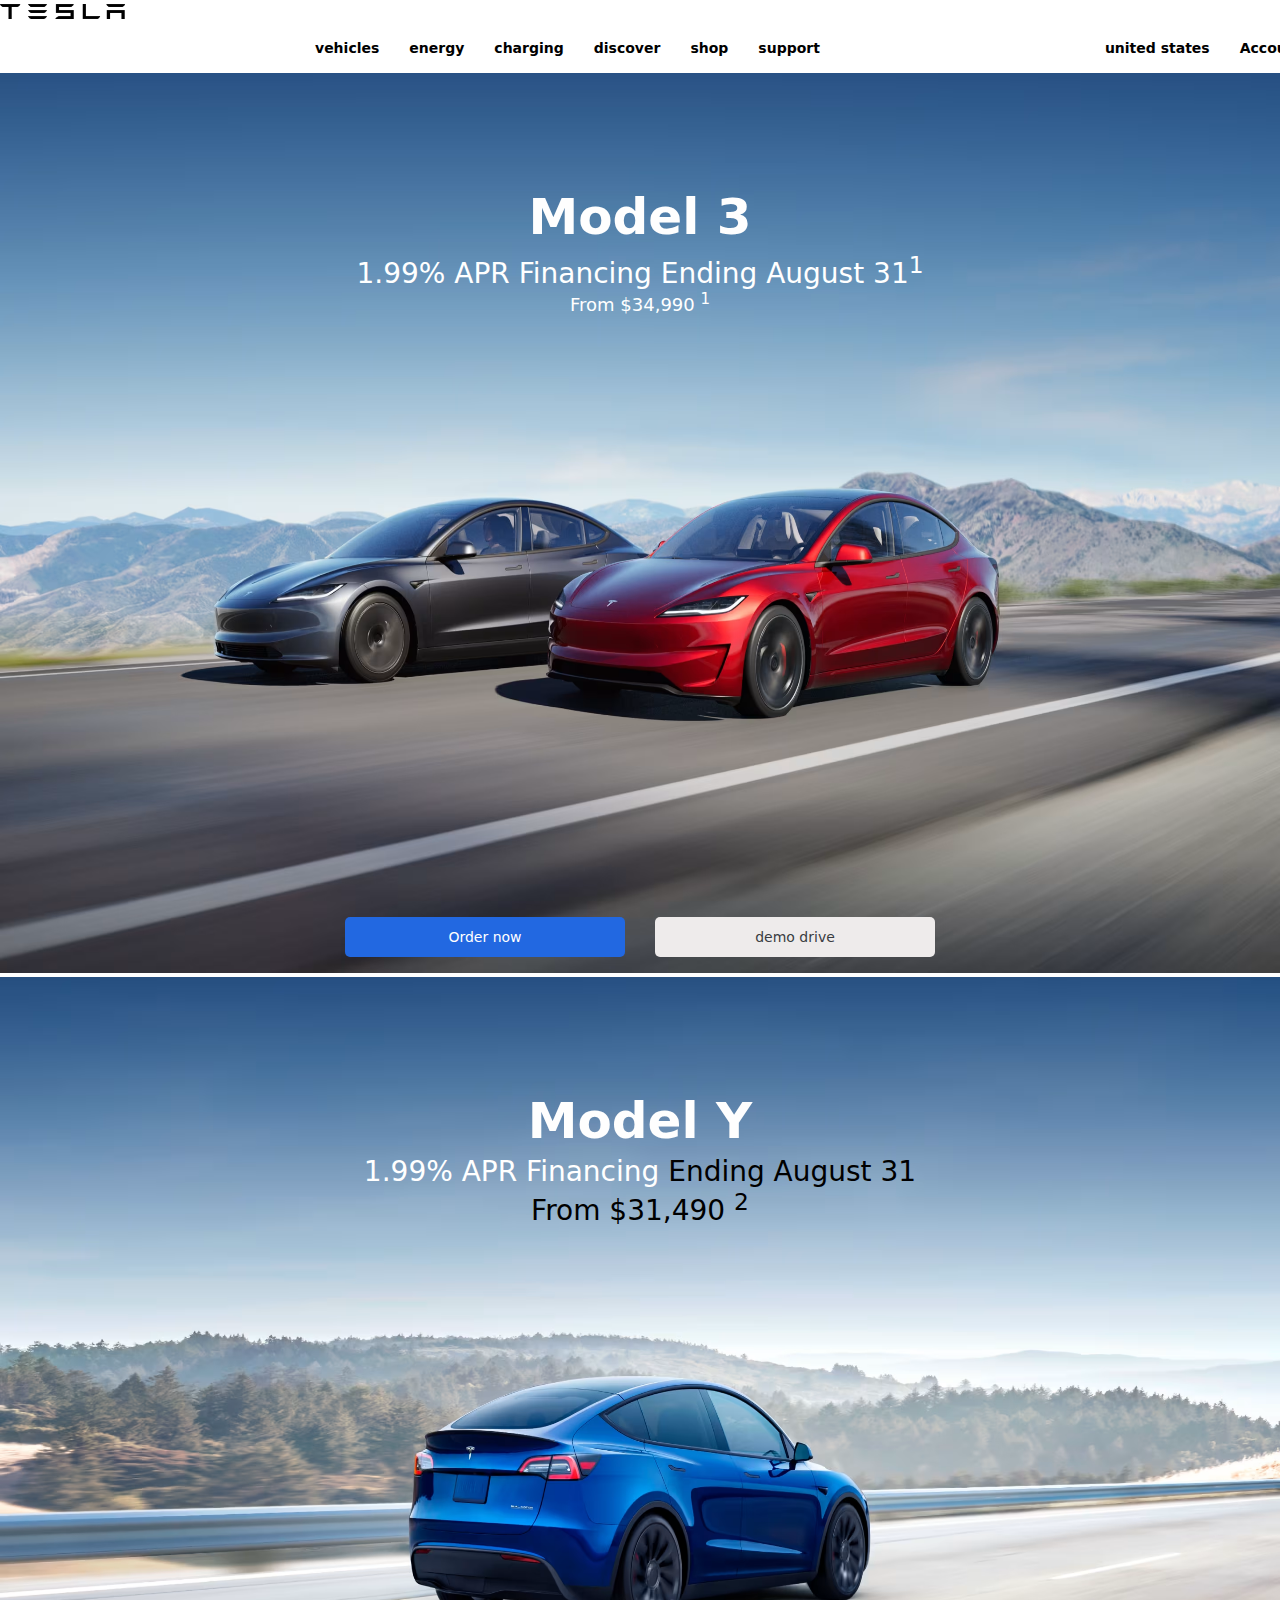
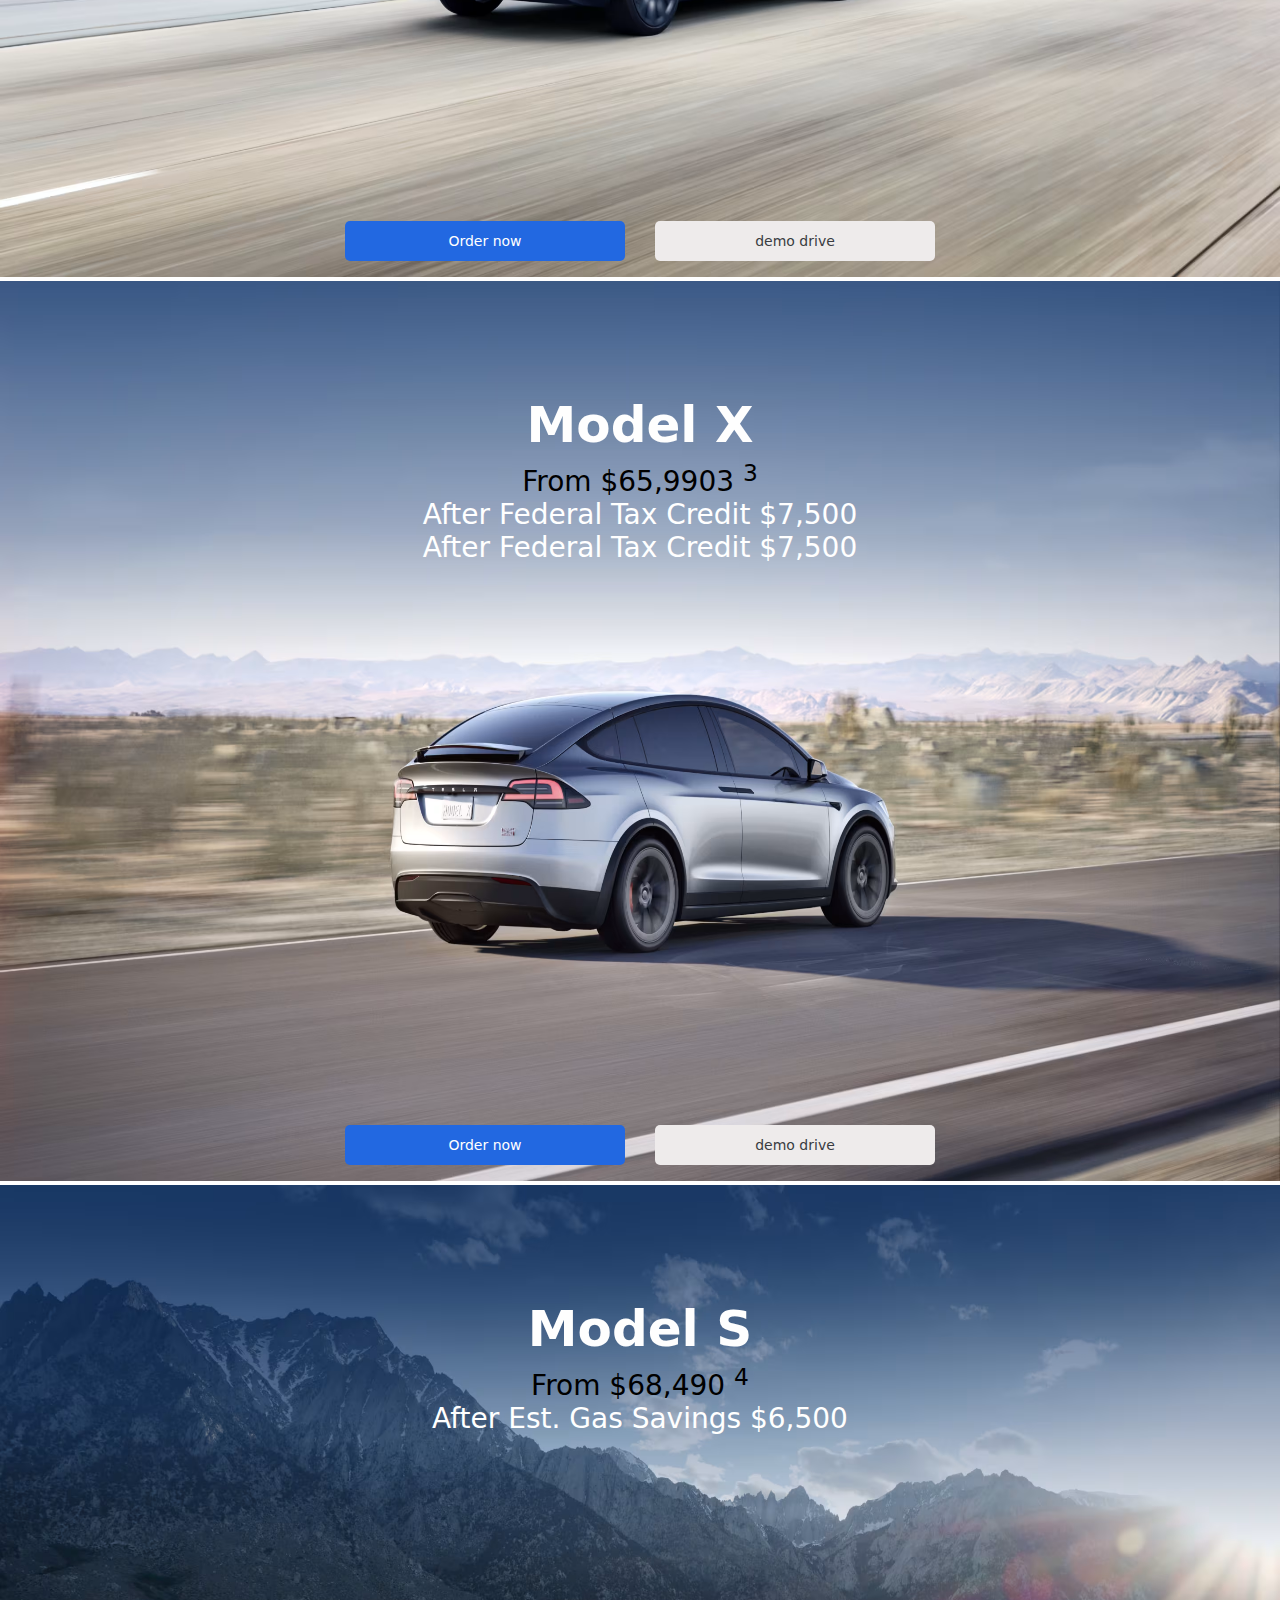
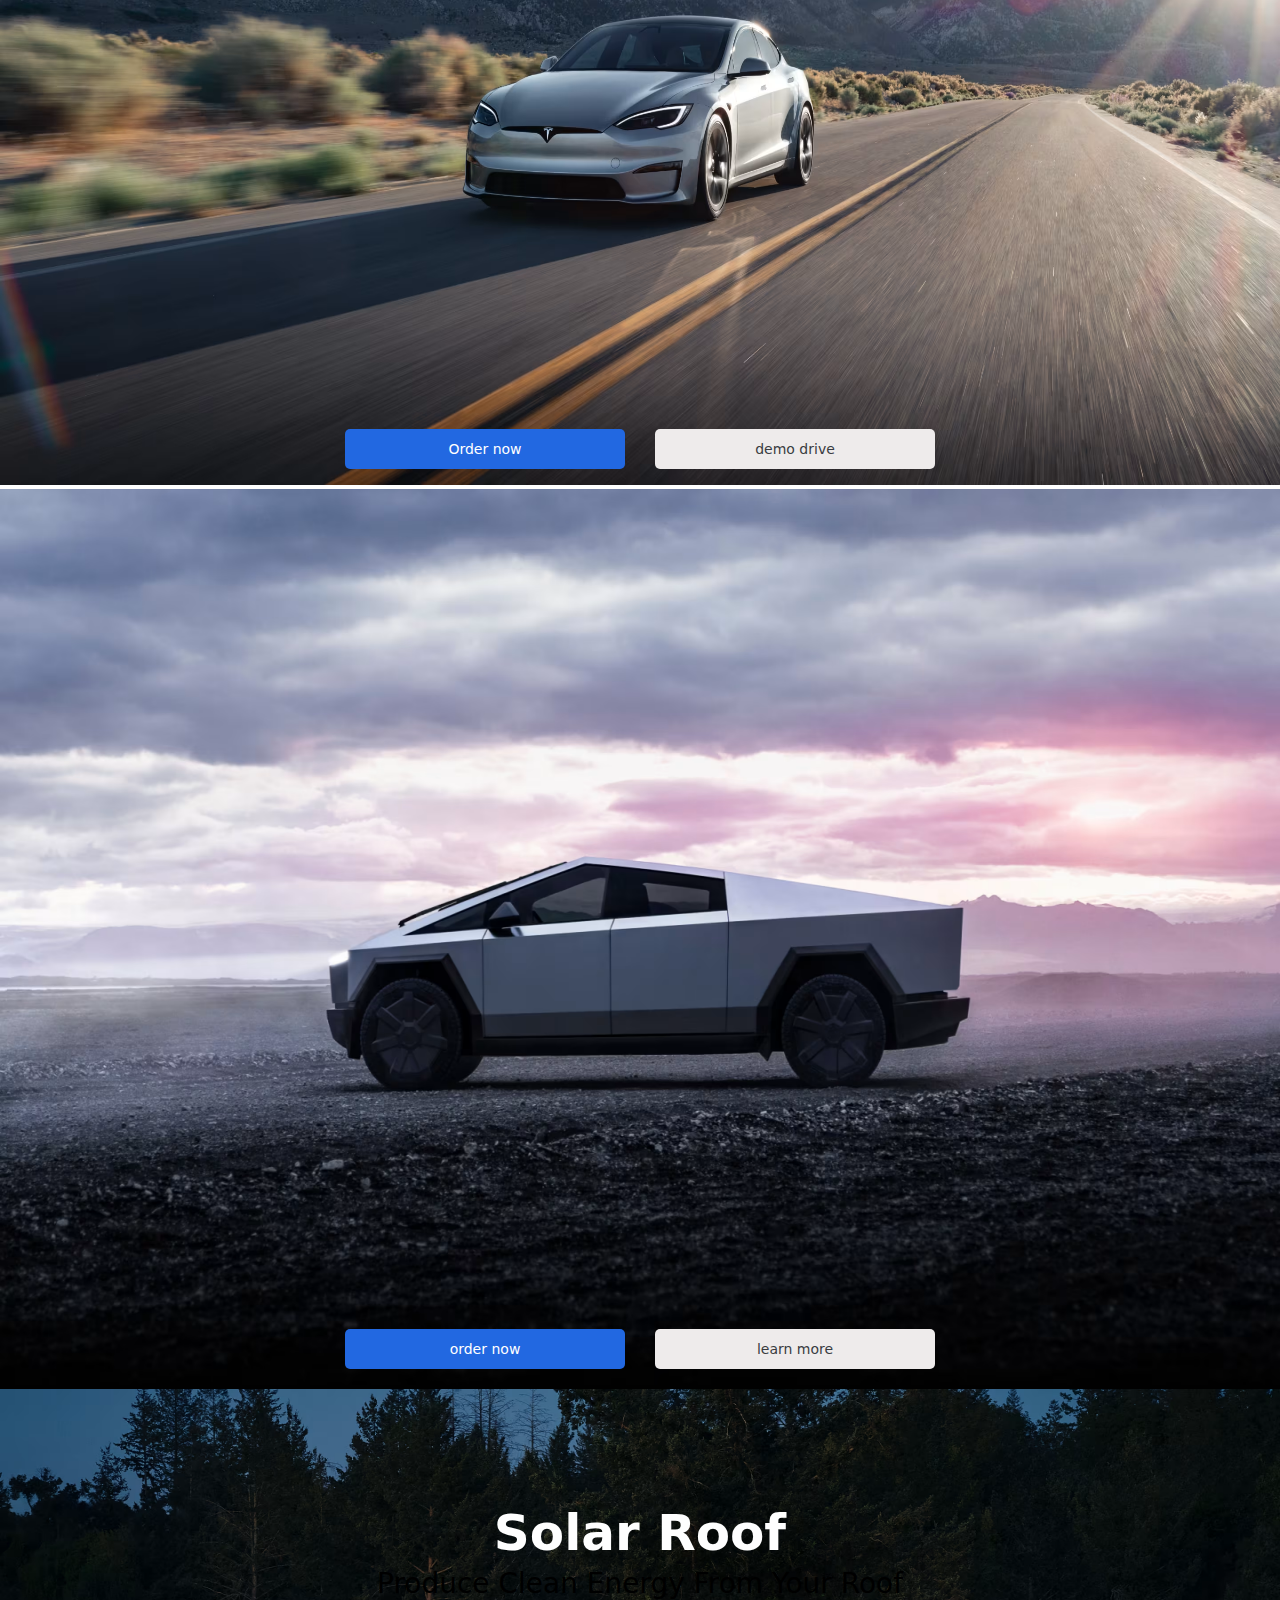
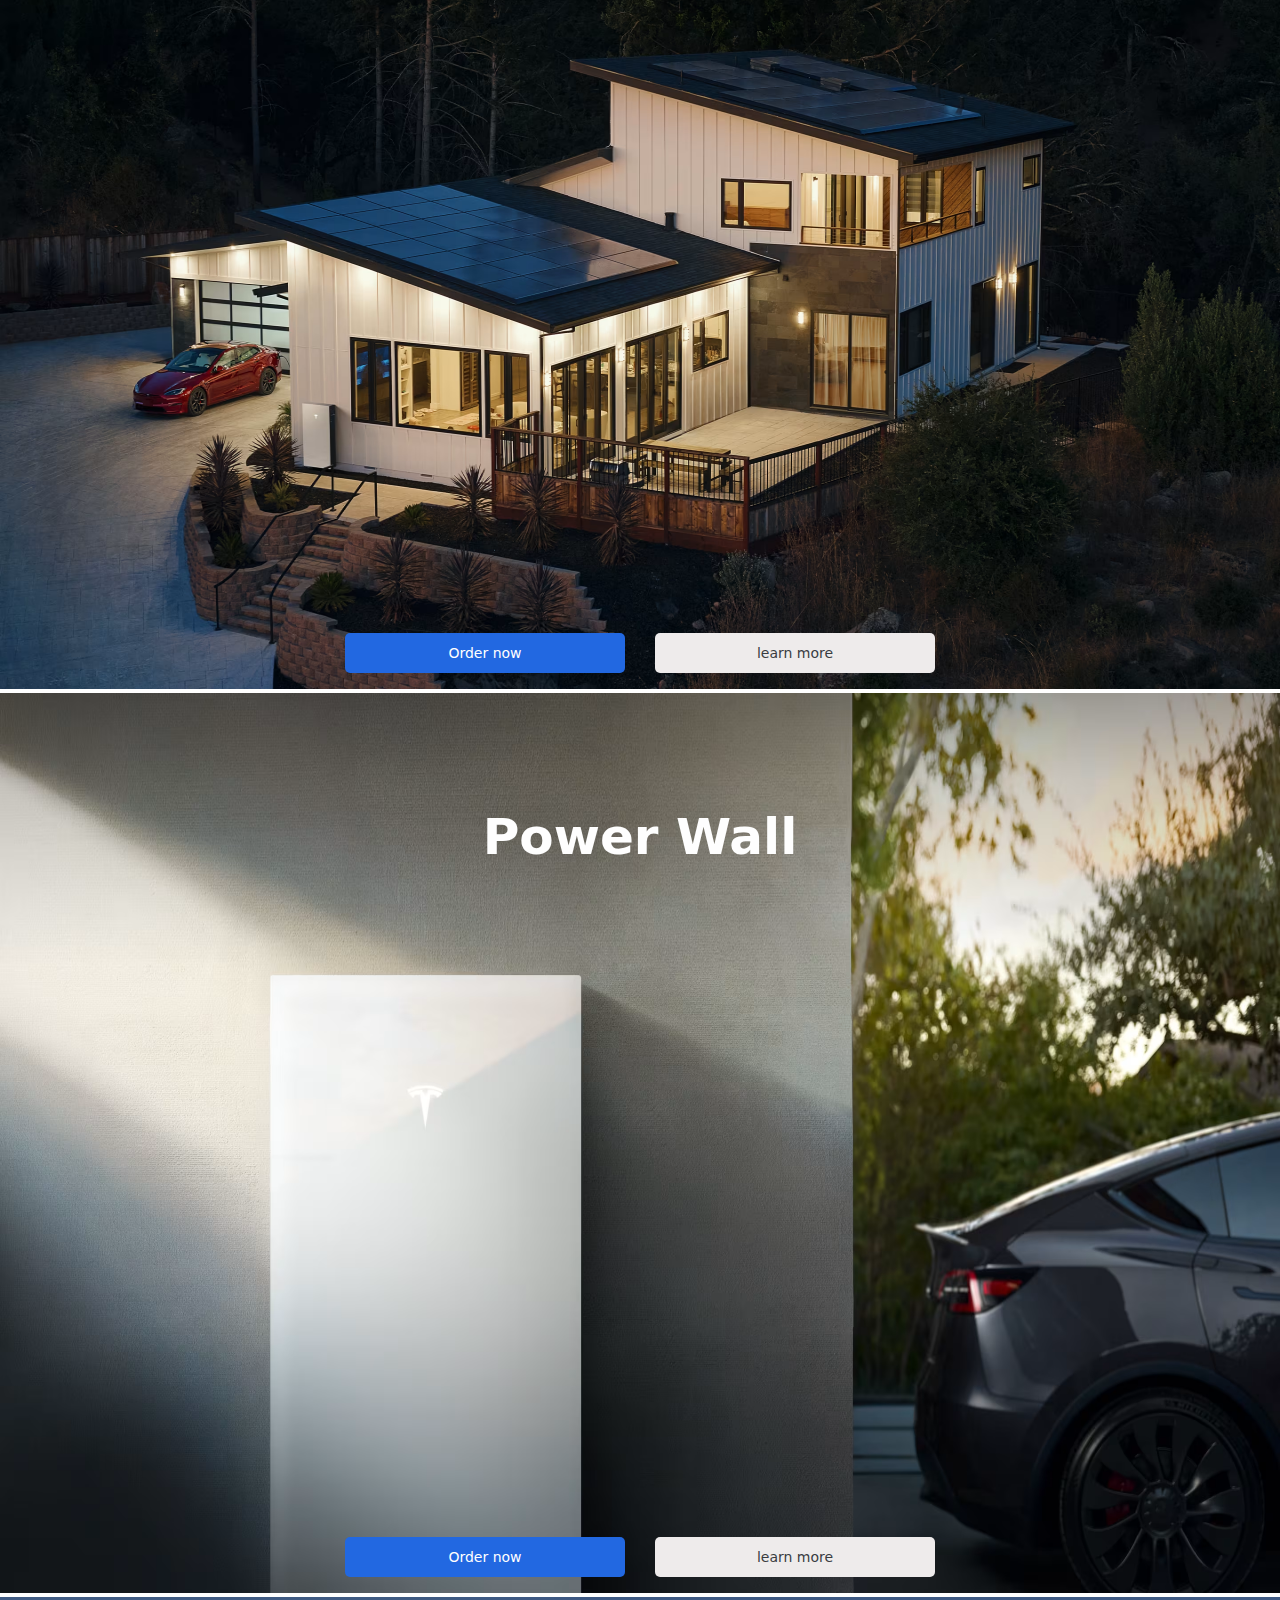
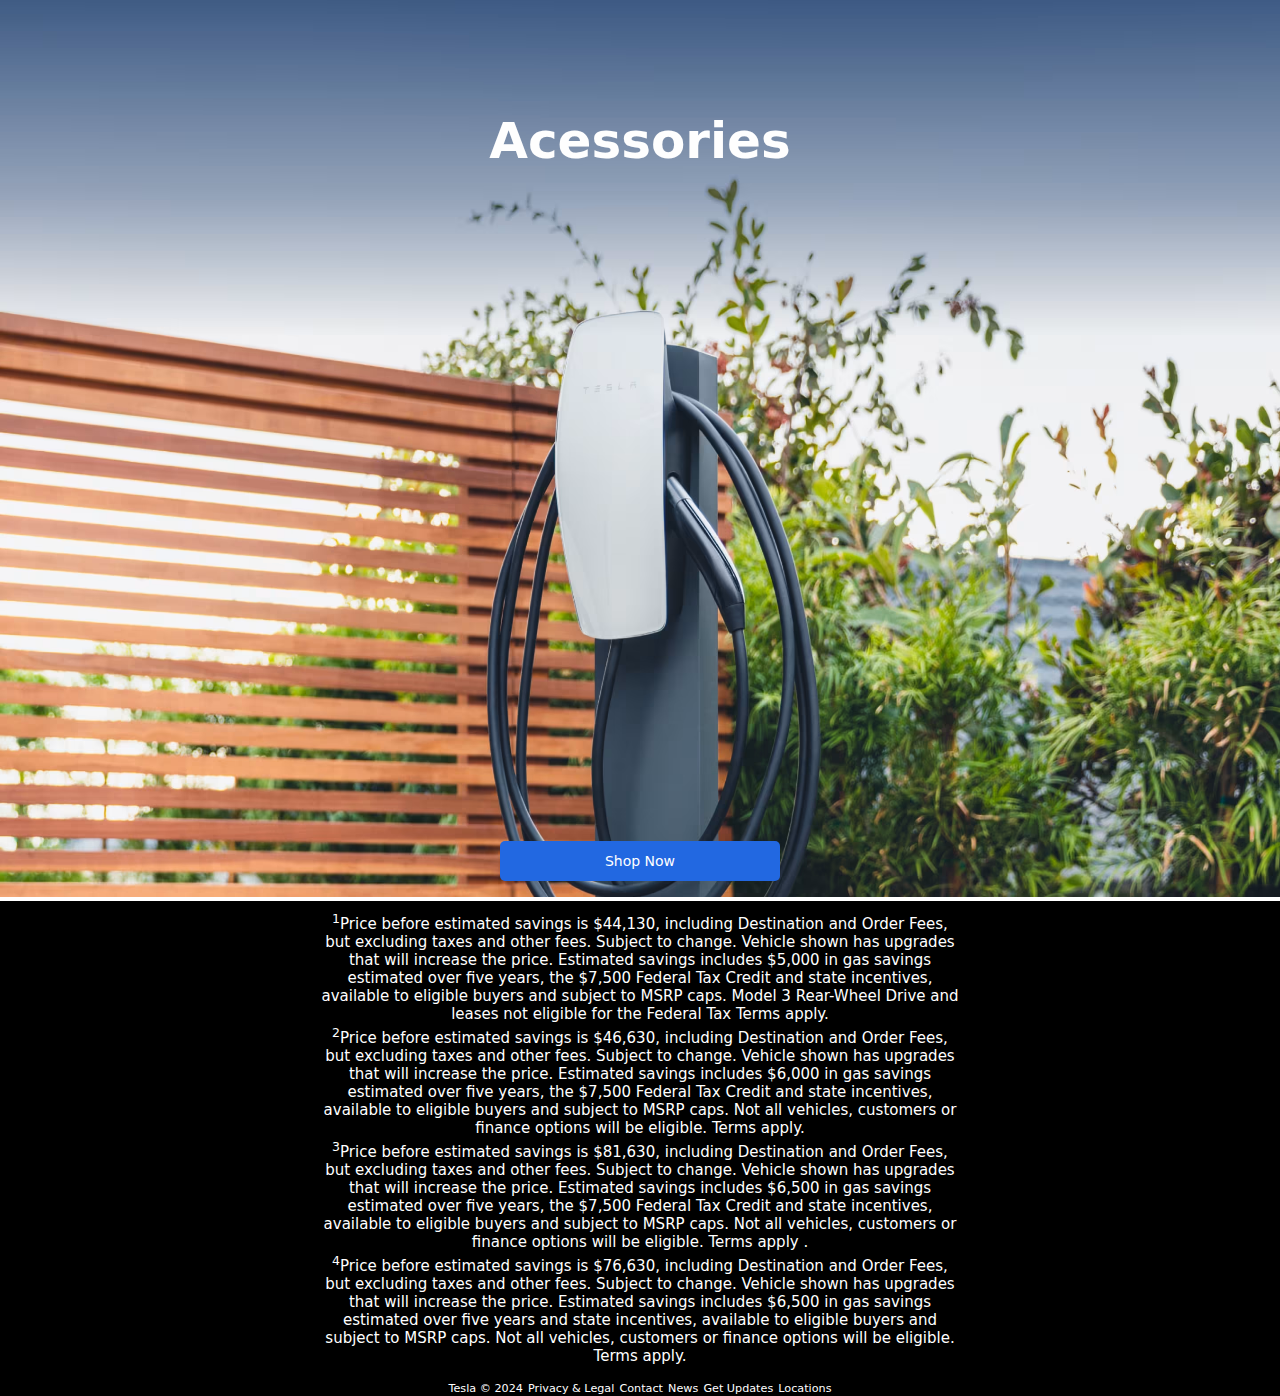
==== index1.html @ bd9bbd47 "intial commit" ====
<!DOCTYPE html>
<html lang="en">
<head>
    <meta charset="UTF-8">
    <link rel="stylesheet" href="https://cdnjs.cloudflare.com/ajax/libs/font-awesome/6.6.0/css/all.min.css" integrity="sha512-Kc323vGBEqzTmouAECnVceyQqyqdsSiqLQISBL29aUW4U/M7pSPA/gEUZQqv1cwx4OnYxTxve5UMg5GT6L4JJg==" crossorigin="anonymous" referrerpolicy="no-referrer" />
    <link rel="stylesheet" href="style.css">
    <link rel="icon" href="https://upload.wikimedia.org/wikipedia/commons/thumb/b/bb/Tesla_T_symbol.svg/800px-Tesla_T_symbol.svg.png">
    <link href="https://fonts.googleapis.com/css2?family=Orbitron:wght@400;700&display=swap" rel="stylesheet">
    <meta name="viewport" content="width=device-width, initial-scale=1.0">
    <title>TESLA</title>
</head>
<body>
    <header id="navbar">
        <div>
            <img src="./images/logo.png" alt="Tesla Logo">
        </div>
        <nav class="mdl">
            <a href="#">vehicles</a>
            <a href="#">energy</a>
            <a href="#">charging</a>
            <a href="#">discover</a>
            <a href="#">shop</a>
            <a href="#">support</a>
            <a href="#">united states</a>
            <a href="#">Account</a>
            <a id="menu" href="#">Menu</a>
           
        </nav>
    </header>


    <div class="main">
        <div class="main-1">
            <div class="model1">
                <div class="main-2">
                    <div class="head head-1">
                        <h1>Model 3</h1>
                        <span> <a href="#">1.99% APR Financing Ending August 31<sup>1</sup></a></span>
                        <p class="a2">From $34,990 <sup>1</sup></p>
                    </div>
                    <img src="./images/Homepage-Model-3-Desktop-US (1).avif" alt="">
                    <div class="login login-1">
                        <div class="btn">
                            <div id="order">
                                <span>Order now</span>
                            </div>
                            <div id="invn">
                                <span>demo drive</span>
                            </div>
                        </div>
                        <div class="blank"></div>
                        <div class="aroow"></div>
                    </div>
                </div>    
            </div>
            <div class="model2">
                <div class="main-2">
                    <div class="head head-2">
                        <h1>Model Y</h1>
                        <span><a href="#">1.99% APR Financing </a>Ending August 31</span>
                        <span>From $31,490 <sup>2</sup></span>
                    </div>
                    <img src="./images/Homepage-Model-Y-Desktop-US-v2.avif" alt="">
                    <div class="login login-2">
                        <div class="btn">
                            <div id="order">
                                <span>Order now</span>
                            </div>
                            <div id="invn">
                                <span>demo drive</span>
                            </div>
                        </div>
                        <div class="blank"></div>
                        <div class="aroow"></div>
                    </div>
                </div>
            </div>
            <div class="model3">
                <div class="main-2">
                    <div class="head head-2">
                        <h1>Model X</h1>
                        <span>From $65,9903 <sup>3</sup></span>
                        <span><a href="#">After Federal Tax Credit $7,500 <br>After Federal Tax Credit $7,500 </a></span>
                        
                    </div>
                    <img src="./images/Homepage-Model-X-Desktop-US.avif" alt="">
                    <div class="login login-2">
                        <div class="btn">
                            <div id="order">
                                <span>Order now</span>
                            </div>
                            <div id="invn">
                                <span>demo drive</span>
                            </div>
                        </div>
                        <div class="blank"></div>
                        <div class="aroow"></div>
                    </div>
                </div>
            </div>
            <div class="model4">
                <div class="main-2">
                    <div class="head head-2">
                        <h1>Model S</h1>
                        <span>From $68,490 <sup>4</sup></span>
                        <span><a href="#">After Est. Gas Savings $6,500 </a></span>
                        
                    </div>
                    <img src="./images/Homepage-Model-S-Desktop-US.avif" alt="">
                    <div class="login login-2">
                        <div class="btn">
                            <div id="order">
                                <span>Order now</span>
                            </div>
                            <div id="invn">
                                <span>demo drive</span>
                            </div>
                        </div>
                        <div class="blank"></div>
                        <div class="aroow"></div>
                    </div>
                </div>
            </div>
            <div class="model5">
                <div class="main-2">
                    <div class="image-container">
                        <img src="./images/Homepage-Cybertruck-Desktop.avif" alt="" class="background-image">
                       
                    </div>
                    <div class="login login-2">
                        <div class="btn">
                            <div id="order">
                                <span>order now</span>
                            </div>
                            <div id="invn">
                                <span>learn more</span>
                            </div>
                        </div>
                        <div class="blank"></div>
                        <div class="aroow"></div>
                    </div>
                </div>
            </div>
            <div class="model6">
                <div class="main-2">
                    <div class="head head-5">
                        <h1>Solar Roof</h1>
                        <span>Produce Clean Energy From Your Roof</span>
                    </div>
                    <img src="./images/Homepage-SolarPanels-01-Desktop.avif" alt="">
                    <div class="login login-5">
                        <div class="btn">
                            <div id="order">
                                <span>Order now</span>
                            </div>
                            <div id="invn">
                                <span>learn more</span>
                            </div>
                        </div>
                        <div class="blank"></div>
                        <div class="aroow"></div>
                    </div>
                </div>
            </div>
            <div class="model7">
                <div class="main-2">
                    <div class="head head-6">
                        <h1>Power Wall</h1>
                    </div>
                    <img src="./images/Homepage-Powerwall-Desktop-US (1).avif" width="100%" alt="">
                    <div class="login login-6">
                        <div class="btn">
                            <div id="order">
                                <span>Order now</span>
                            </div>
                            <div id="invn">
                                <span>learn more</span>
                            </div>
                        </div>
                        <div class="blank"></div>
                        <div class="aroow"></div>
                    </div>
                </div>
            </div>
            <div class="model8">
                <div class="main-2">
                    <div class="head head-6">
                        <h1>Acessories</h1>
                    </div>
                    <img src="./images/Homepage-Accessories-Desktop-US.avif" width="100%" alt="">
                    <div class="login login-6">
                        <div class="btn">
                            <div id="order">
                                <span>Shop Now</span>
                            </div>
                        </div>
                        <div class="blank"></div>
                        <div class="aroow"></div>
                    </div>
                </div>
            </div>
        </div>
        <footer>
            <div class="foot-panel2">
                <P><sup>1</sup>Price before estimated savings is $44,130, including Destination and Order Fees, but excluding taxes and other fees. Subject to change. Vehicle shown has upgrades that will increase the price. Estimated savings includes $5,000 in <a href="#">gas savings</a> estimated over five years, the $7,500 Federal Tax Credit and state incentives, available to eligible buyers and subject to MSRP caps. Model 3 Rear-Wheel Drive and leases not eligible for the Federal Tax <a href="#">Terms apply.</a></P>
                <p><sup>2</sup>Price before estimated savings is $46,630, including Destination and Order Fees, but excluding taxes and other fees. Subject to change. Vehicle shown has upgrades that will increase the price. Estimated savings includes $6,000 in <a href="#">gas savings</a> estimated over five years, the $7,500 Federal Tax Credit and state incentives, available to eligible buyers and subject to MSRP caps. Not all vehicles, customers or finance options will be eligible. <a href="#">Terms apply.</a></p>
                <p><sup>3</sup>Price before estimated savings is $81,630, including Destination and Order Fees, but excluding taxes and other fees. Subject to change. Vehicle shown has upgrades that will increase the price. Estimated savings includes $6,500 in <a href="#">gas savings</a> estimated over five years, the $7,500 Federal Tax Credit and state incentives, available to eligible buyers and subject to MSRP caps. Not all vehicles, customers or finance options will be eligible. <a href="#">Terms apply</a> .</p>
                <p><sup>4</sup>Price before estimated savings is $76,630, including Destination and Order Fees, but excluding taxes and other fees. Subject to change. Vehicle shown has upgrades that will increase the price. Estimated savings includes $6,500 in <a href="#">gas savings</a>  estimated over five years and state incentives, available to eligible buyers and subject to MSRP caps. Not all vehicles, customers or finance options will be eligible. <a href="#">Terms apply</a>.</p>
            </div>
    
            <div class="foot-panel4">
                <div class="pages">
                    <a href="#">Tesla © 2024</a>
                    <a href="#"> Privacy & Legal</a>
                    <a href="#">Contact</a>
                    <a href="#">News</a>
                    <a href="#">Get Updates</a>
                    <a href="#">Locations</a>
                </div>
            </div>
        </div>
        </footer>
    

</body>
</html>
---- style.css ----
*{
    list-style: none;
    text-decoration: none;
    padding: 0;
    margin: 0; 
    font-family: system-ui, -apple-system, BlinkMacSystemFont, 'Segoe UI', Roboto, Oxygen, Ubuntu, Cantarell, 'Open Sans', 'Helvetica Neue', sans-serif;
}

body{
    width: 100vw;
    height: auto;
}



.header {
    width: 1488px;
    background-color: transparent ;
    z-index: 1000;
    height: 50px;
    display: flex;
    align-items: center;
    padding: 0 20px;
    box-shadow: 0 2px 4px rgba(0, 0, 0, 0.1);
    overflow-x: hidden;
}

header div img{
    width: 125px;
    height: 15px;
    cursor: pointer;
    margin-top: 4px;
    color: #000000;
}   

header a{
    line-height: 30px;
    padding: 0 15px;
    white-space: nowrap;
    text-align: center;
    display: inline-block;
    text-decoration: none;
    font-size: 14px;
    font-weight: 500;
    border-radius: 10px;
    cursor: pointer;
    font-weight: 600;
    color:#000000;
}

.mdl{
    margin-left: 300px;
    position: relative;
    font-size: 15px;
    font-weight: 600;
    height: 50px;
    display: flex;
    align-items: center;
    z-index: 5;
}

.mdl a:nth-child(6){
    padding-right:270px;
}

.hover{
    background-color: rgba(128,128,128,0.15);
    position: absolute;
    z-index: -1;
    opacity: 0;
    transition: all 0.7s;
    border-radius: 5px;
    height: 30px;
    display: inline-block;
}

.mdl a:nth-child(1):hover~.hover{
    opacity: 1;
    left: 0;
    width: 80px;
}

.mdl a:nth-child(2):hover~.hover{
    opacity: 1;
    left: 86px;
    width: 75px;
}

.mdl a:nth-child(3):hover~.hover{
    opacity: 1;
    left: 165px;
    width: 80px;
}

.mdl a:nth-child(4):hover~.hover{
    opacity: 1;
    left: 250px;
    width: 80px;
}

.mdl a:nth-child(5):hover~.hover{
    opacity: 1;
    left: 340px;
    width: 80px;
}

.mdl a:nth-child(6):hover~.hover{
    opacity: 1;
    left: 440px;
    width: 93px;
}

.mdl a:nth-child(7):hover~.hover{
    opacity: 1;
    left: 805px;
    width: 45px;
}

.mdl a:nth-child(8):hover~.hover{
    opacity: 1;
    left: 865px;
    width: 65px;
}

.mdl a:nth-child(9):hover~.hover{
    opacity: 1;
    left: 950px;
    width: 50px;
}

/***Hidden Side***/

.blur{
    position: absolute;
    width: 100%;
    display: none;
    height: 100vh;
    z-index: 99;
    transition: all 1s;
    backdrop-filter: blur(4px);
    background-color: #393c416e;
}

.blur.active{
    display: block;
}

.hdn-side{
    position: absolute;
    right: 0;
    width: 310px;
    opacity: 0;
    transform: translateX(320px);
    transition: all 1.2s;
    z-index: 100;
    height: 100%;
    overflow: scroll;
    background-color: white;
}

.hdn-side.active{
    transform: translateX(0);
    opacity: 1;
}

#mark{
    display: flex;
    justify-content: end;
    padding: 30px;
    background-color: white;
    position: sticky;
    z-index: 100;
    right: 0;
}

#mark .fa-xmark{
    font-size: 25px;
    padding: 8px 10px;
    transition: all 0.5s;
    cursor: pointer;
}

#mark .fa-xmark:hover{
    background-color: rgb(233,233,233);
    border-radius: 5px;
}

.hdn-cont{
    padding: 5px 30px;
    height: 100%;
}

.hdn-cont li{
    padding: 10px 15px;
    font-size: 15px;
    transition: all 0.5s;
    cursor: pointer;
    margin-bottom: 5px;
}

.hdn-cont li:hover{
    background-color: rgb(233,233,233);
    border-radius: 15px;
}

.container{
    width: 100%;
}


/***Main***/

main {
    width: 100;
    height: auto;
}

.main-1{
    display: flex;
    flex: none;
    width: 100%;
    flex-flow: column nowrap;
    scroll-snap-align: start;
}

.main-1 div img {
    width: 100%;
    height: 100vh;
    background-size: contain;
}

.main-1>div{
    text-align: center;
    flex: none;
    width: 100%;
    height: 100%;
}

.main-2{
    position: relative;
}
.image-container {
    position: relative;
    width: 100%; /* Adjust as needed */
    height: 100vh; /* Adjust as needed */
  }
  .background-image {
    width: 100%;
    height: 100vh;
    object-fit: fill;
    display: block;
  }
  .overlay-image {
    position: absolute;
    display: inline;
    margin-left: 450px;
    margin-top: -200px;
    top: 0;
    left: 0;
    max-width: 600px;

  }

.head{
    position: absolute;
    display: flex;
    flex-direction: column;
    justify-content: center;
    width: 100%;
    top: 115px;
    align-items: center;
    overflow-y: hidden;

}
h1{
    color: white;

}
.head h1{
    font-size: 50px;
    font-weight: bolder;
    color:rgb(254, 254, 254);
    padding-bottom: 5px;
}
.head span a{
    color: white;
    text-underline-position: auto;
}
.head span{
    text-decoration:white ;
    font-size: 28px;
}
 
p{
    padding: 0px;
    margin-top: 0px;
    margin-bottom: 2px;
    font-size: 18px;
    color: white;
}




.login{
    position: absolute;
    bottom: 0;
    display: flex;
    flex-direction: column;
    width: 100%;
    justify-content: center;
}

.login div{
    display: flex;
    justify-content: center;
}

.btn div{
    align-items: center;
    margin-right: 15px;
    margin-left: 15px;
    width: 280px;
    height: 40px;
    cursor: pointer;
    border-radius: 5px ;
}


#order{
    background-color: #2268e1;
    color: white;
}

#invn{
    background-color: #eeebeb;
    color: #393c41; 
}

#invn,#order{
    font-size: 14px;
    font-weight: 500;
}

.blank{
    height: 10px;
}

.login {
    height: 70px;
    font-size: 25px;
    color: rgb(75,75,75);
}



.head{
    opacity: 1;
}
.head-1{
    opacity: 1;
    transition: all 1.5s;
}




.active{
    opacity: 1;
}

.hide{
    opacity: 0;
}

/** footer **/

footer{
    background-color: #000000;
    text-align: center;
    color: white;
}
.foot-panel2{
    margin-top: 5px;
    text-align: center; 
    font-size: 12px;
    margin: auto;
    width: 50%;
    padding: 10px;
}
.foot-panel2 a{
    color: white;
}
.foot-panel2 p{
    font-size: 15px;
}
.pages a {
    text-decoration: none;
    color: white;
    font-size: 0.7rem;
}

.pages a:hover {
    text-decoration: underline;
}

.copyright {
    margin-top: 5px;
    font-size: 0.8rem;
}
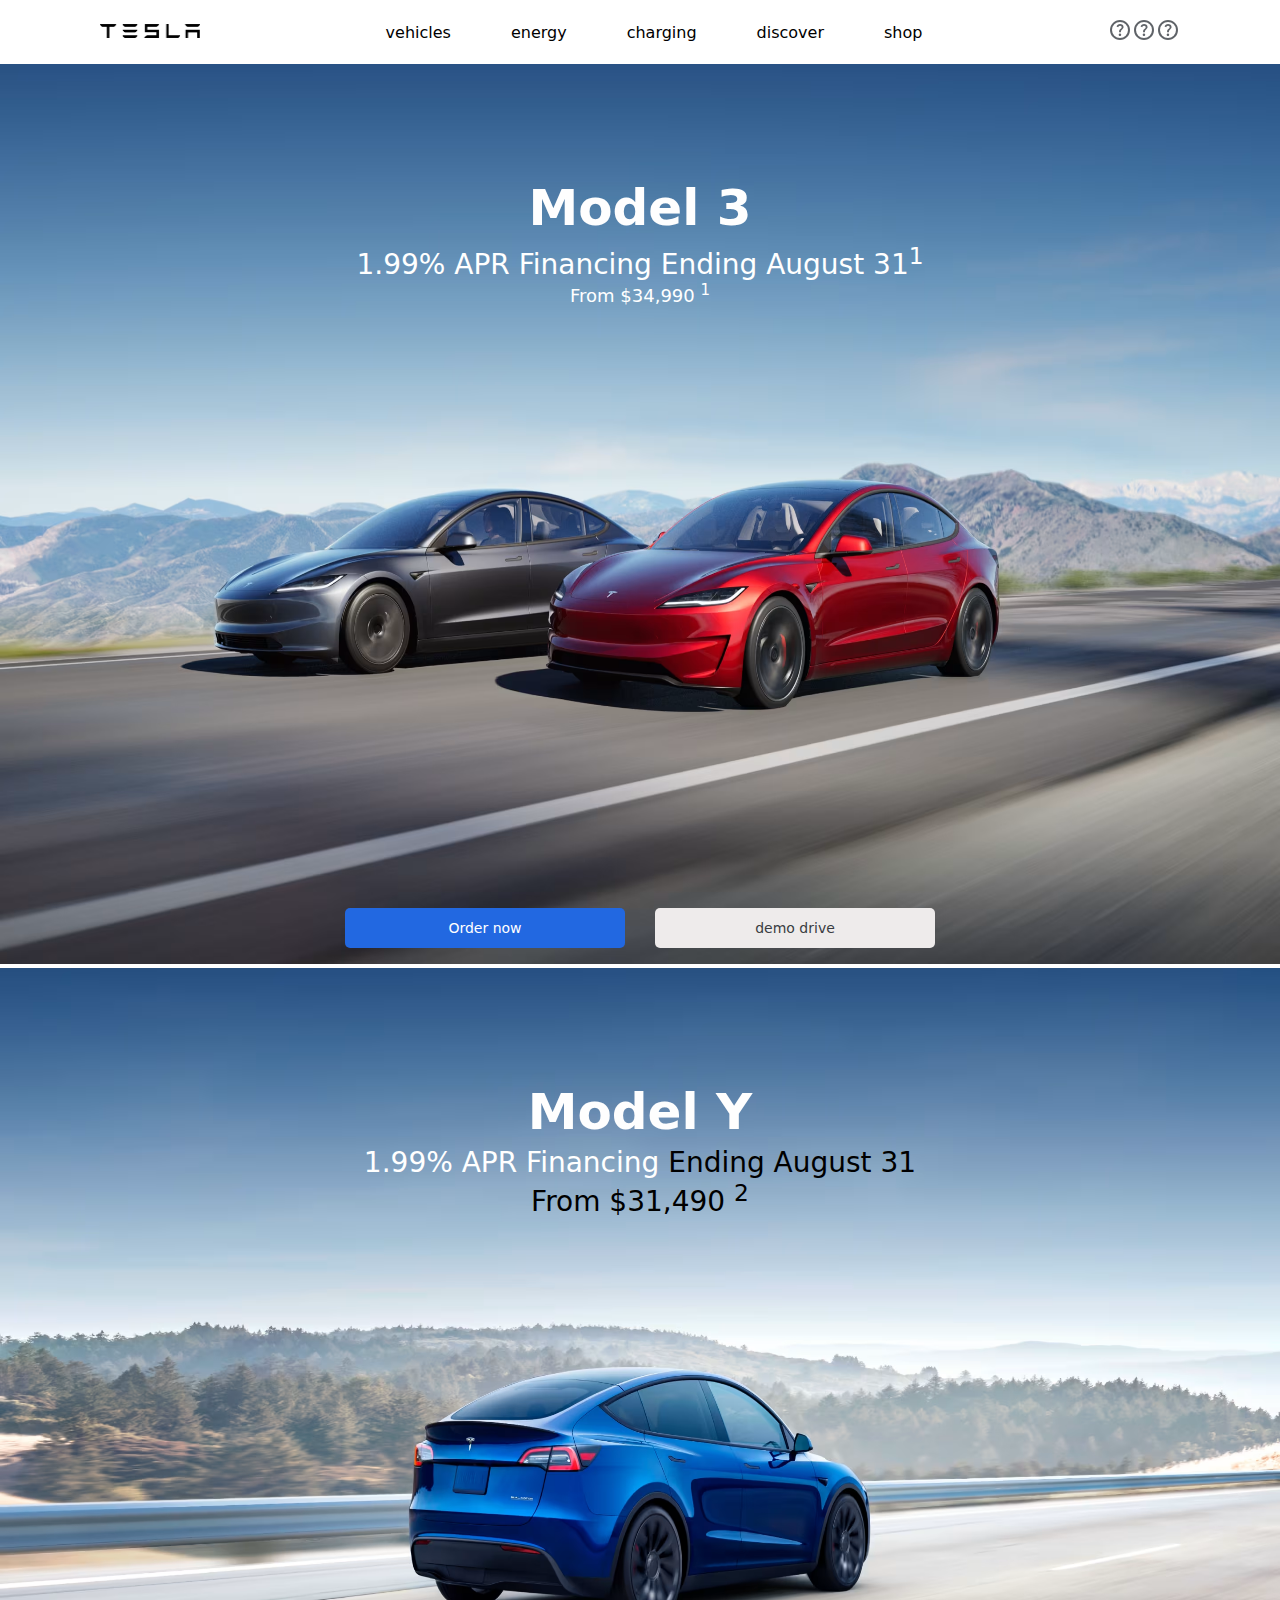
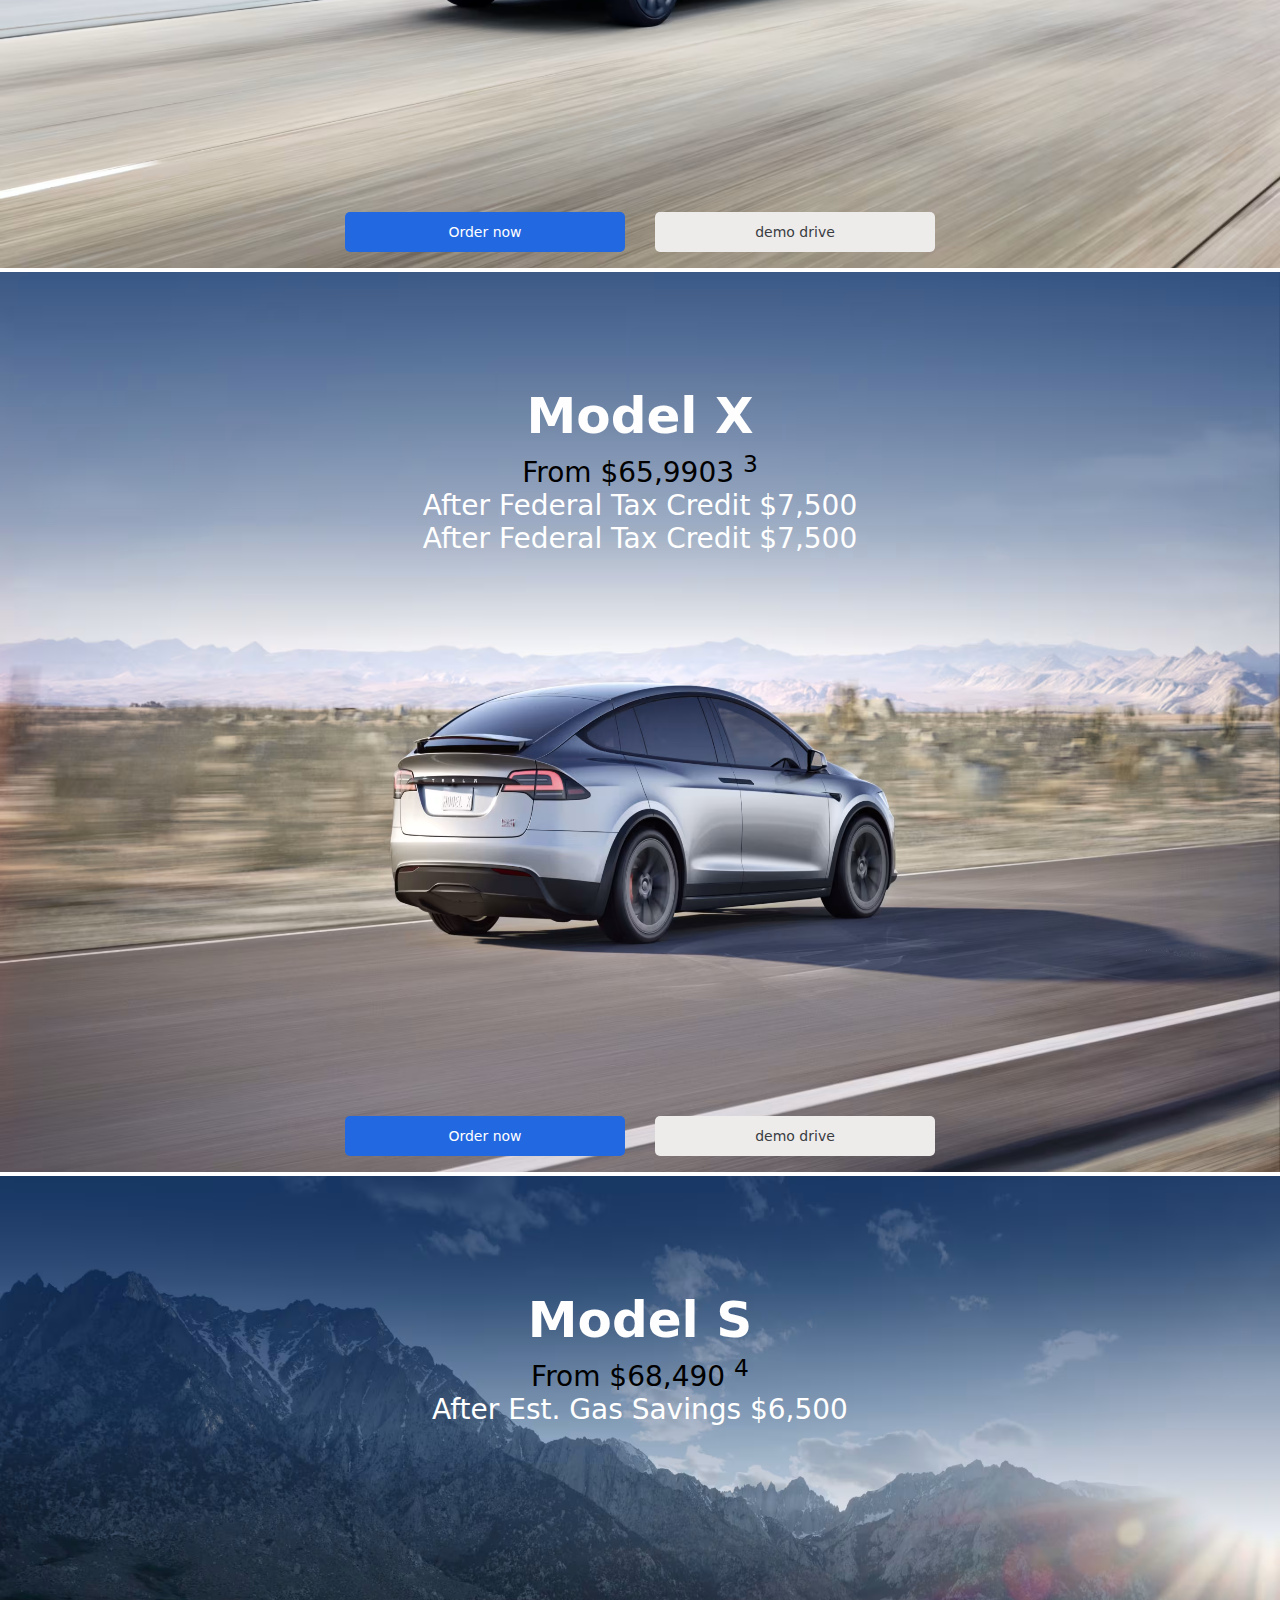
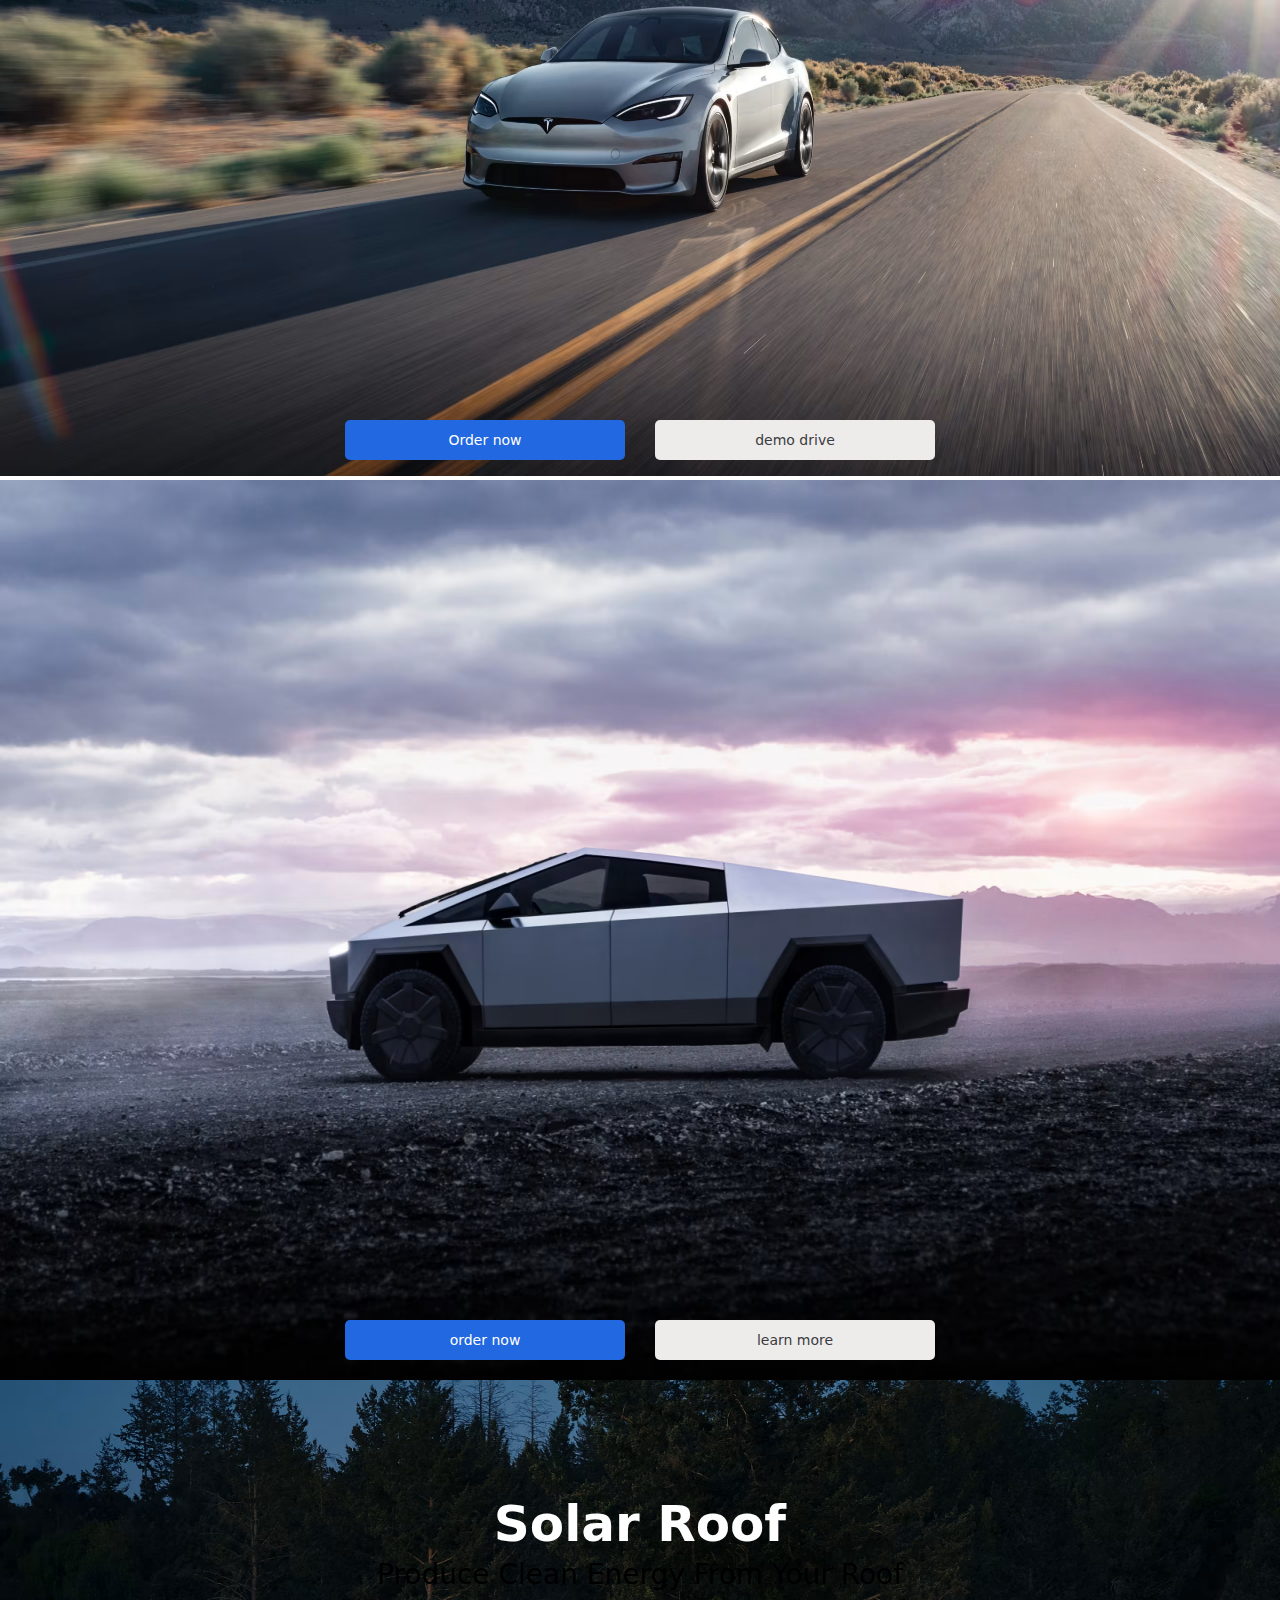
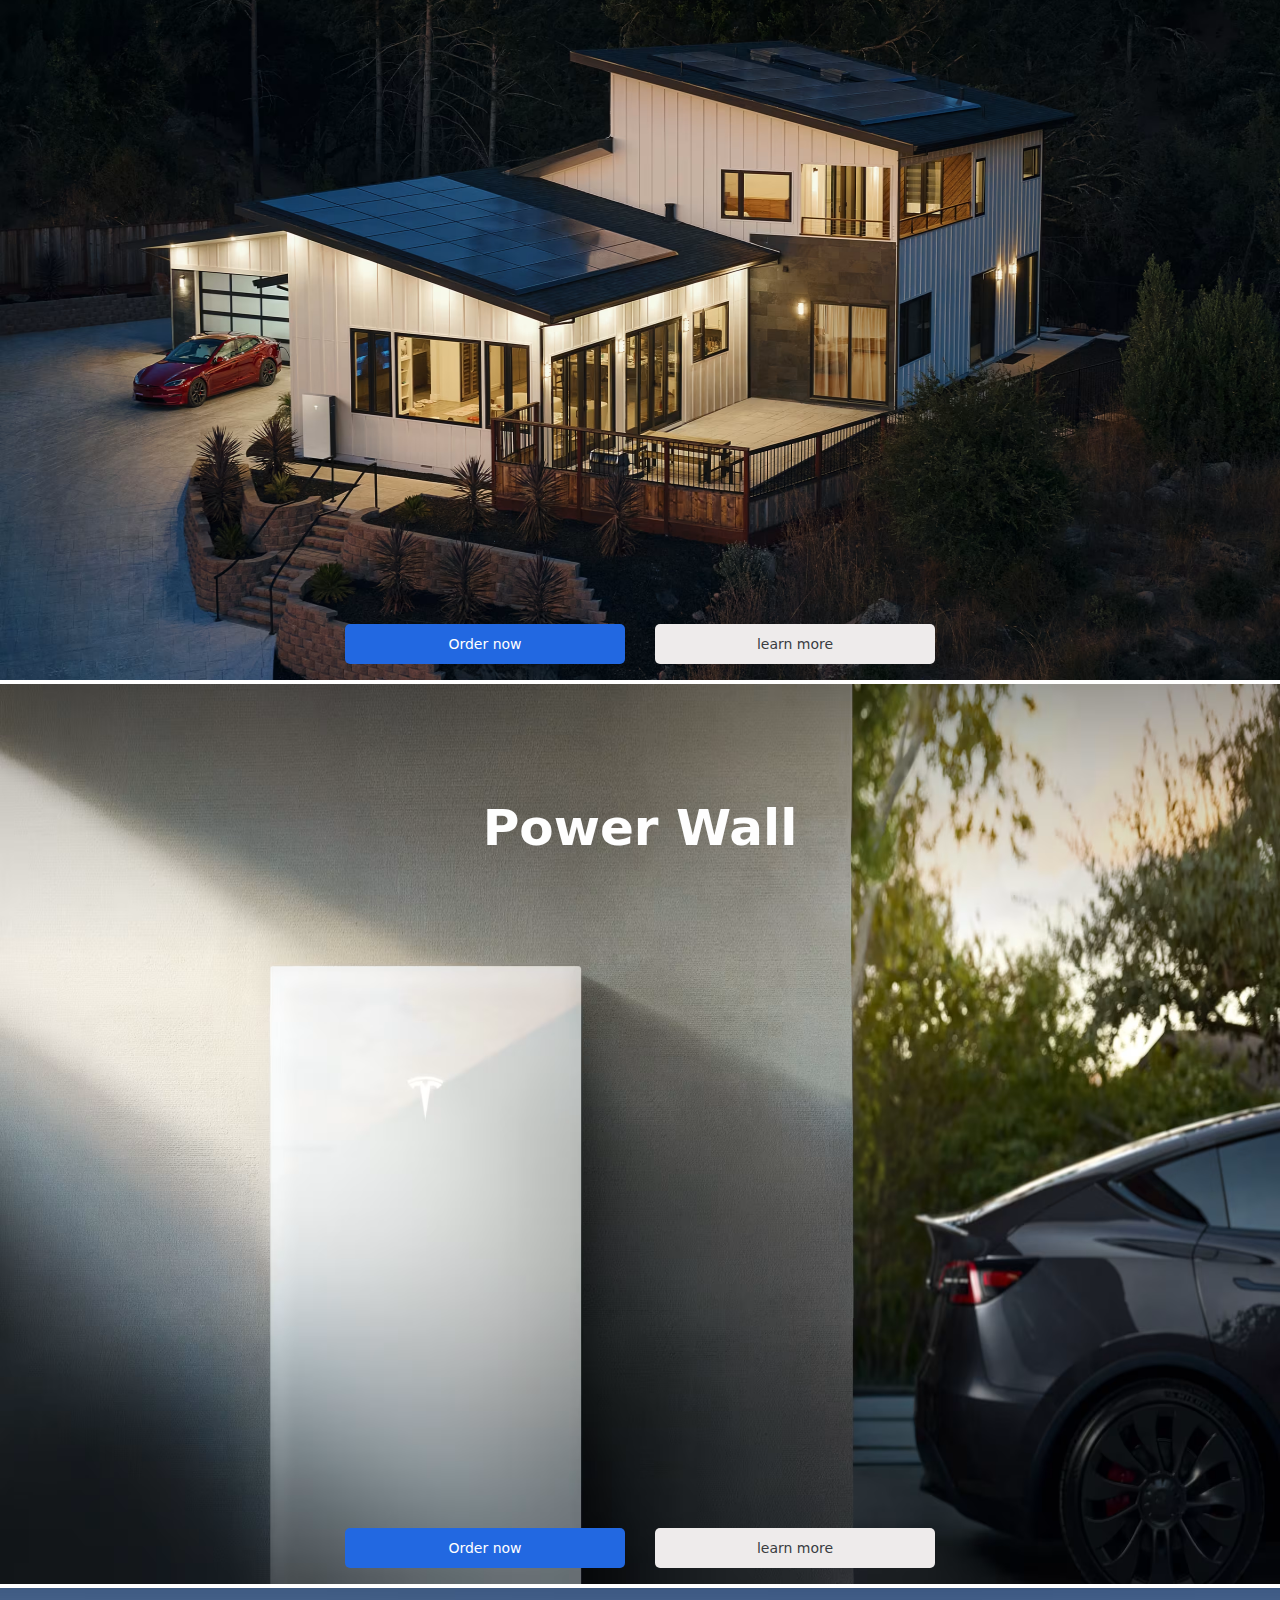
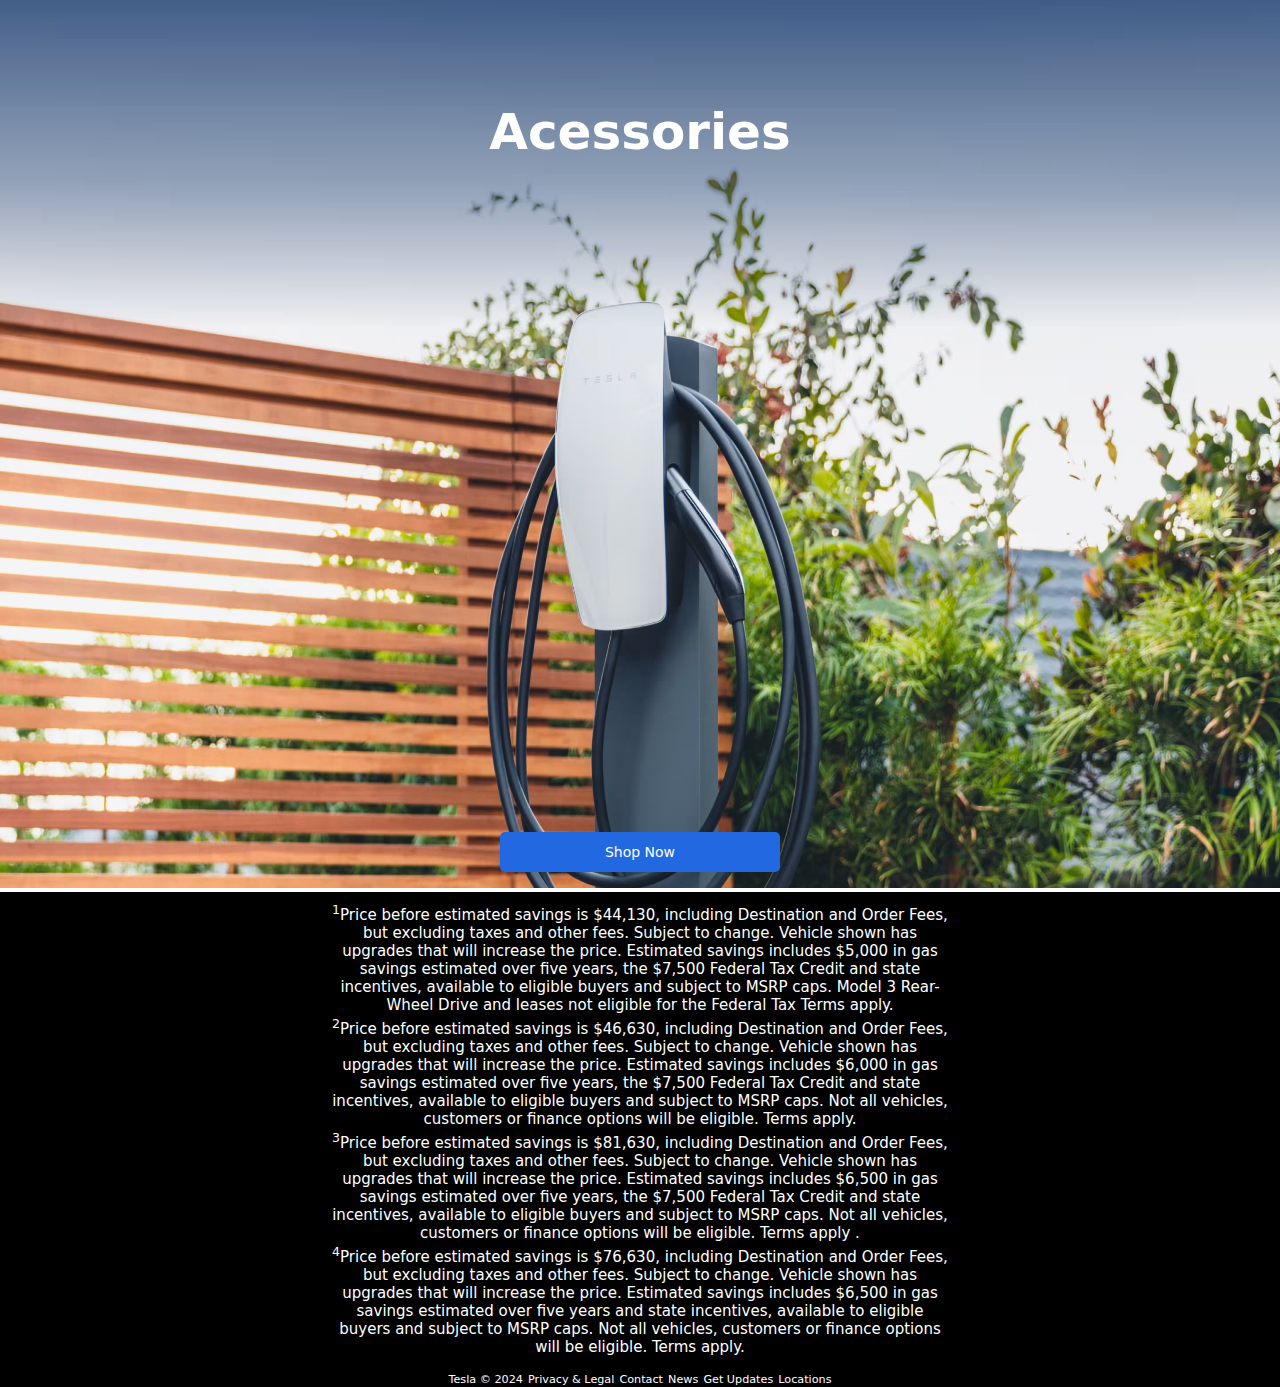
==== commit d4a8829e: "intial commit" ====
--- a/index1.html
+++ b/index1.html
@@ -5,29 +5,33 @@
     <link rel="stylesheet" href="https://cdnjs.cloudflare.com/ajax/libs/font-awesome/6.6.0/css/all.min.css" integrity="sha512-Kc323vGBEqzTmouAECnVceyQqyqdsSiqLQISBL29aUW4U/M7pSPA/gEUZQqv1cwx4OnYxTxve5UMg5GT6L4JJg==" crossorigin="anonymous" referrerpolicy="no-referrer" />
     <link rel="stylesheet" href="style.css">
     <link rel="icon" href="https://upload.wikimedia.org/wikipedia/commons/thumb/b/bb/Tesla_T_symbol.svg/800px-Tesla_T_symbol.svg.png">
+    <link rel="stylesheet" href="https://fonts.googleapis.com/css2?family=Material+Symbols+Outlined:opsz,wght,FILL,GRAD@24,400,0,0" />
     <link href="https://fonts.googleapis.com/css2?family=Orbitron:wght@400;700&display=swap" rel="stylesheet">
     <meta name="viewport" content="width=device-width, initial-scale=1.0">
     <title>TESLA</title>
 </head>
 <body>
-    <header id="navbar">
-        <div>
-            <img src="./images/logo.png" alt="Tesla Logo">
-        </div>
-        <nav class="mdl">
-            <a href="#">vehicles</a>
-            <a href="#">energy</a>
-            <a href="#">charging</a>
-            <a href="#">discover</a>
-            <a href="#">shop</a>
-            <a href="#">support</a>
-            <a href="#">united states</a>
-            <a href="#">Account</a>
-            <a id="menu" href="#">Menu</a>
-           
-        </nav>
-    </header>
-
+    <div class="nabbar-holder">
+        <div class="brand-holder">
+            <img src="./images/logo.png" width="100" alt="Tesla Logo">
+        </div>
+        <div class="nav-link-holder">
+            <ul class="nav-link-list">
+                <li><a href="#">vehicles</a></li>
+                <li><a href="#">energy</a></li>
+                <li><a href="#">charging</a></li>
+                <li><a href="#">discover</a></li>
+                <li><a href="#">shop</a></li>
+            </ul>
+        </div>
+        <div class="controls-holder">
+            <ul class="control-buttons-list">
+                <li><svg xmlns="http://www.w3.org/2000/svg" height="24px" viewBox="0 -960 960 960" width="24px" fill="#5f6368"><path d="M478-240q21 0 35.5-14.5T528-290q0-21-14.5-35.5T478-340q-21 0-35.5 14.5T428-290q0 21 14.5 35.5T478-240Zm-36-154h74q0-33 7.5-52t42.5-52q26-26 41-49.5t15-56.5q0-56-41-86t-97-30q-57 0-92.5 30T342-618l66 26q5-18 22.5-39t53.5-21q32 0 48 17.5t16 38.5q0 20-12 37.5T506-526q-44 39-54 59t-10 73Zm38 314q-83 0-156-31.5T197-197q-54-54-85.5-127T80-480q0-83 31.5-156T197-763q54-54 127-85.5T480-880q83 0 156 31.5T763-763q54 54 85.5 127T880-480q0 83-31.5 156T763-197q-54 54-127 85.5T480-80Zm0-80q134 0 227-93t93-227q0-134-93-227t-227-93q-134 0-227 93t-93 227q0 134 93 227t227 93Zm0-320Z"/></svg></li>
+                <li><svg xmlns="http://www.w3.org/2000/svg" height="24px" viewBox="0 -960 960 960" width="24px" fill="#5f6368"><path d="M478-240q21 0 35.5-14.5T528-290q0-21-14.5-35.5T478-340q-21 0-35.5 14.5T428-290q0 21 14.5 35.5T478-240Zm-36-154h74q0-33 7.5-52t42.5-52q26-26 41-49.5t15-56.5q0-56-41-86t-97-30q-57 0-92.5 30T342-618l66 26q5-18 22.5-39t53.5-21q32 0 48 17.5t16 38.5q0 20-12 37.5T506-526q-44 39-54 59t-10 73Zm38 314q-83 0-156-31.5T197-197q-54-54-85.5-127T80-480q0-83 31.5-156T197-763q54-54 127-85.5T480-880q83 0 156 31.5T763-763q54 54 85.5 127T880-480q0 83-31.5 156T763-197q-54 54-127 85.5T480-80Zm0-80q134 0 227-93t93-227q0-134-93-227t-227-93q-134 0-227 93t-93 227q0 134 93 227t227 93Zm0-320Z"/></svg></li>
+                <li><svg xmlns="http://www.w3.org/2000/svg" height="24px" viewBox="0 -960 960 960" width="24px" fill="#5f6368"><path d="M478-240q21 0 35.5-14.5T528-290q0-21-14.5-35.5T478-340q-21 0-35.5 14.5T428-290q0 21 14.5 35.5T478-240Zm-36-154h74q0-33 7.5-52t42.5-52q26-26 41-49.5t15-56.5q0-56-41-86t-97-30q-57 0-92.5 30T342-618l66 26q5-18 22.5-39t53.5-21q32 0 48 17.5t16 38.5q0 20-12 37.5T506-526q-44 39-54 59t-10 73Zm38 314q-83 0-156-31.5T197-197q-54-54-85.5-127T80-480q0-83 31.5-156T197-763q54-54 127-85.5T480-880q83 0 156 31.5T763-763q54 54 85.5 127T880-480q0 83-31.5 156T763-197q-54 54-127 85.5T480-80Zm0-80q134 0 227-93t93-227q0-134-93-227t-227-93q-134 0-227 93t-93 227q0 134 93 227t227 93Zm0-320Z"/></svg></li>
+            </ul>
+        </div>
+    </div>
 
     <div class="main">
         <div class="main-1">
--- a/style.css
+++ b/style.css
@@ -3,6 +3,7 @@
     text-decoration: none;
     padding: 0;
     margin: 0; 
+    box-sizing: border-box;
     font-family: system-ui, -apple-system, BlinkMacSystemFont, 'Segoe UI', Roboto, Oxygen, Ubuntu, Cantarell, 'Open Sans', 'Helvetica Neue', sans-serif;
 }
 
@@ -25,13 +26,39 @@
     overflow-x: hidden;
 }
 
-header div img{
-    width: 125px;
-    height: 15px;
-    cursor: pointer;
-    margin-top: 4px;
-    color: #000000;
-}   
+
+.control-buttons-list
+{
+    display: flex;
+    list-style-type: none;
+}
+
+.nabbar-holder
+{
+    width: 100%;
+    height: 4rem;
+    display: flex;
+    align-items: center;
+    justify-content: space-between;
+    padding: 0 100px;
+    }
+
+.nav-link-list
+{
+    list-style-type: none;
+    display: flex;
+    align-items: center;
+}
+
+.nav-link-list > li
+{
+    margin: 0 30px;
+    color: white;
+}
+
+.nav-link-list > li > a{
+    color: black;
+}
 
 header a{
     line-height: 30px;
